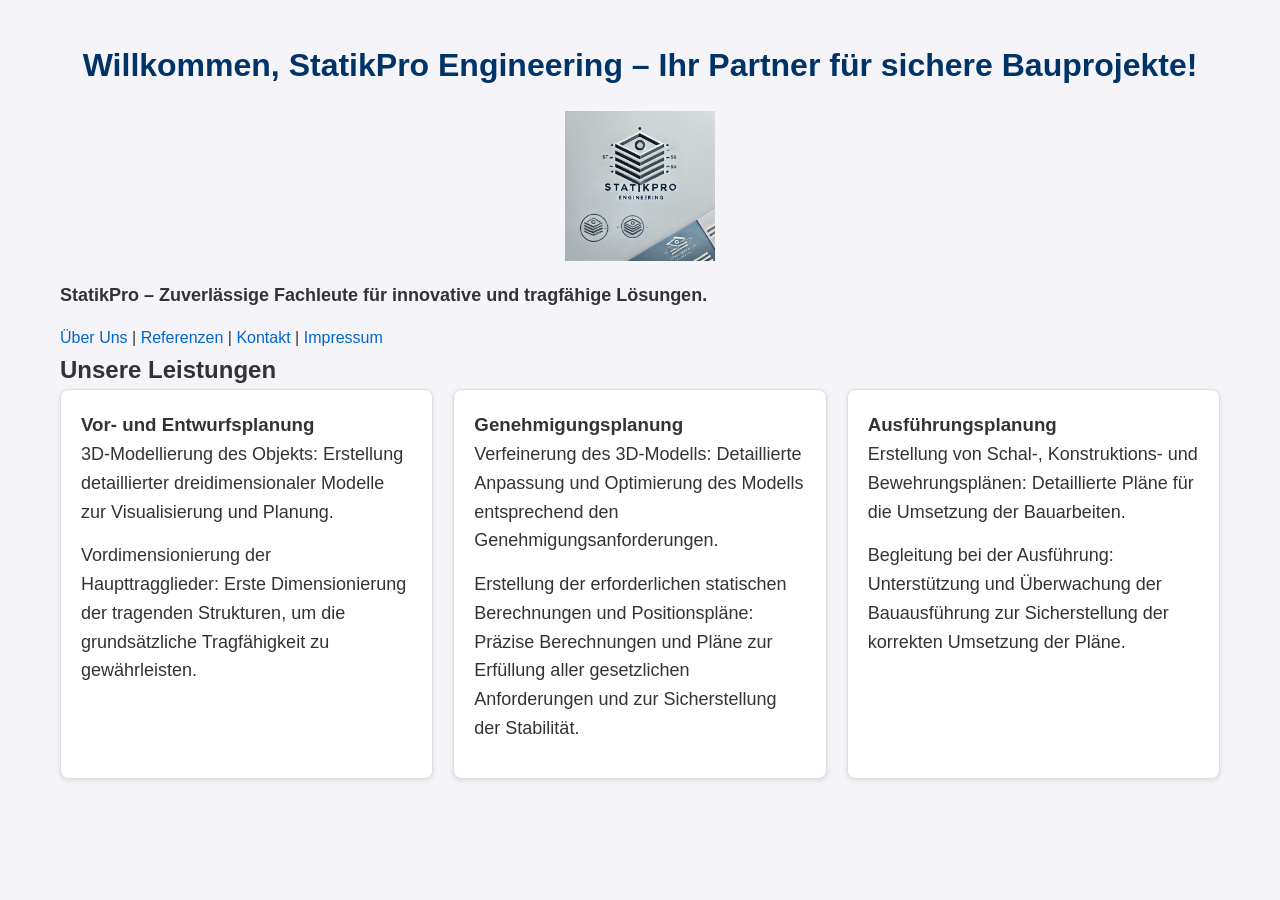
==== index.html @ 3c1aa8a7 "Add files via upload" ====
<!DOCTYPE html>
<html lang="de">

<head>
    <meta charset="UTF-8">
    <meta name="viewport" content="width=device-width, initial-scale=1.0">
    <title>StatikPro Engineering</title>
    <link rel="icon" href="logo.png" type="image/x-icon">
    <style>
        /* Basis-Reset und Styling */
        * {
            margin: 0;
            padding: 0;
            box-sizing: border-box;
        }

        body {
            font-family: 'Arial', sans-serif;
            background-color: #f4f4f9;
            color: #333;
            line-height: 1.6;
            padding: 20px;
        }

        h1 {
            text-align: center;
            margin-bottom: 20px;
            color: #003366;
        }

        p {
            font-size: 18px;
            margin-bottom: 15px;
        }

        a {
            color: #0066cc;
            text-decoration: none;
        }

        a:hover {
            text-decoration: underline;
            color: #003366;
        }

        .container {
            max-width: 1200px;
            margin: auto;
            padding: 20px;
        }

        /* Flexibles Layout für die Texte und Leistungen */
        .grid {
            display: grid;
            grid-template-columns: repeat(auto-fit, minmax(300px, 1fr));
            gap: 20px;
        }

        .grid-item {
            background-color: #fff;
            border: 1px solid #ddd;
            border-radius: 8px;
            padding: 20px;
            box-shadow: 0 2px 5px rgba(0, 0, 0, 0.1);
            transition: transform 0.3s ease;
        }

        .grid-item:hover {
            transform: translateY(-5px);
        }

        .logo {
            display: block;
            margin: 0 auto 20px;
            width: 150px;
        }

        /* Responsive Styles */
        @media (max-width: 768px) {
            h1 {
                font-size: 24px;
            }

            p {
                font-size: 16px;
            }
        }
    </style>
</head>

<body>
    <div class="container">
        <h1>Willkommen, StatikPro Engineering – Ihr Partner für sichere Bauprojekte!</h1>
        <img src="logo.webp" alt="StatikPro Logo" class="logo">

        <p><strong>StatikPro – Zuverlässige Fachleute für innovative und tragfähige Lösungen.</strong></p>

        <nav>
            <a href="ueber-uns.html">Über Uns</a> |
            <a href="referenzen.html">Referenzen</a> |
            <a href="kontakt.html">Kontakt</a> |
            <a href="Imp.HTML">Impressum</a>
        </nav>

        <h2>Unsere Leistungen</h2>

        <div class="grid">
            <div class="grid-item">
                <h3>Vor- und Entwurfsplanung</h3>
                <p>3D-Modellierung des Objekts: Erstellung detaillierter dreidimensionaler Modelle zur Visualisierung und Planung.</p>
                <p>Vordimensionierung der Haupttragglieder: Erste Dimensionierung der tragenden Strukturen, um die grundsätzliche Tragfähigkeit zu gewährleisten.</p>
            </div>

            <div class="grid-item">
                <h3>Genehmigungsplanung</h3>
                <p>Verfeinerung des 3D-Modells: Detaillierte Anpassung und Optimierung des Modells entsprechend den Genehmigungsanforderungen.</p>
                <p>Erstellung der erforderlichen statischen Berechnungen und Positionspläne: Präzise Berechnungen und Pläne zur Erfüllung aller gesetzlichen Anforderungen und zur Sicherstellung der Stabilität.</p>
            </div>

            <div class="grid-item">
                <h3>Ausführungsplanung</h3>
                <p>Erstellung von Schal-, Konstruktions- und Bewehrungsplänen: Detaillierte Pläne für die Umsetzung der Bauarbeiten.</p>
                <p>Begleitung bei der Ausführung: Unterstützung und Überwachung der Bauausführung zur Sicherstellung der korrekten Umsetzung der Pläne.</p>
            </div>
        </div>
    </div>
</body>

</html>
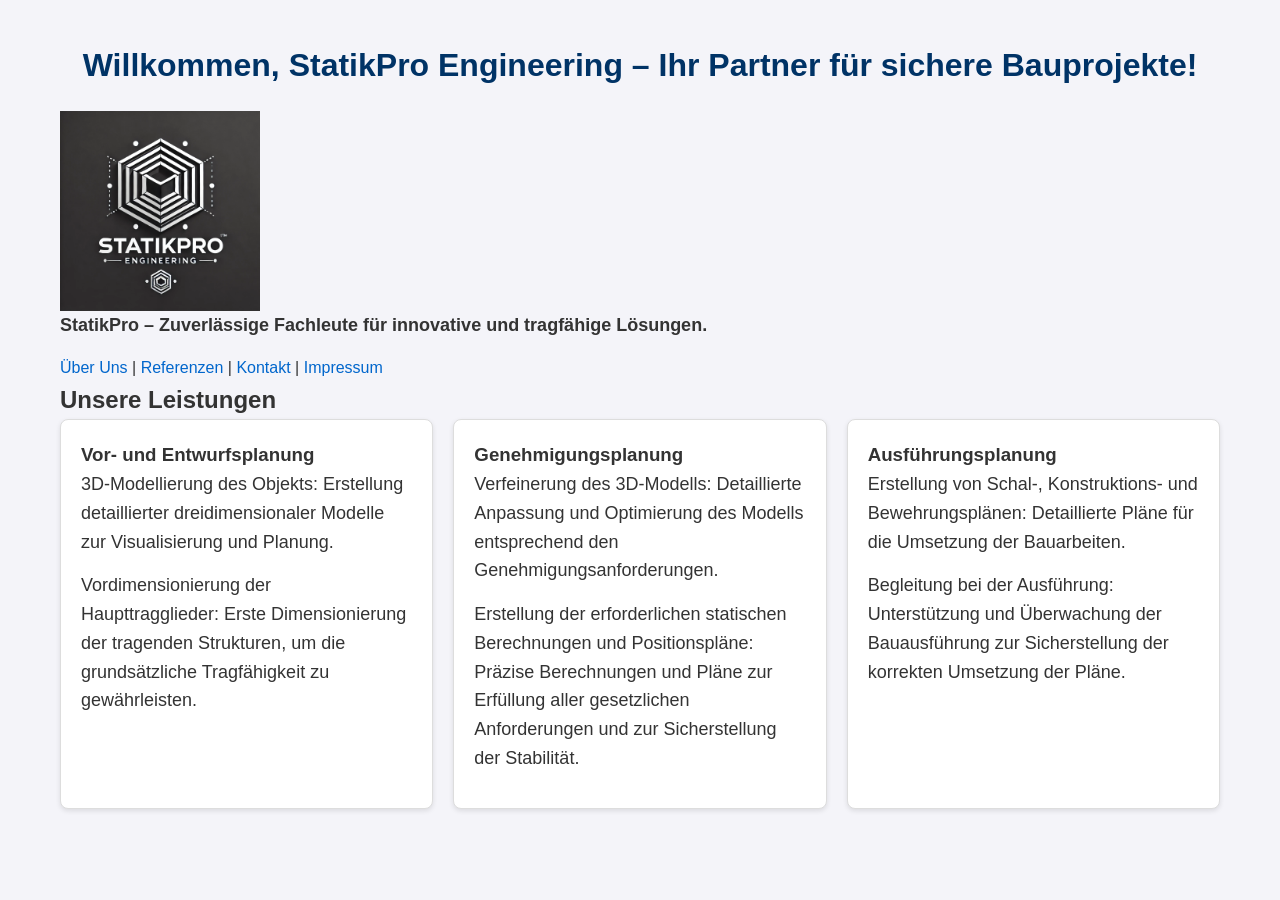
==== commit 75fc6623: "Add files via upload" ====
--- a/index.html
+++ b/index.html
@@ -71,8 +71,11 @@
 
         .logo {
             display: block;
-            margin: 0 auto 20px;
-            width: 150px;
+            margin-left: 0%;
+            margin-right: auto;
+            width: 20%; /* Prozentuale Anpassung an Bildschirmbreite */
+            max-width: 200px; /* Begrenzung auf maximale Größe */
+            height: auto; /* Seitenverhältnis beibehalten */
         }
 
         /* Responsive Styles */
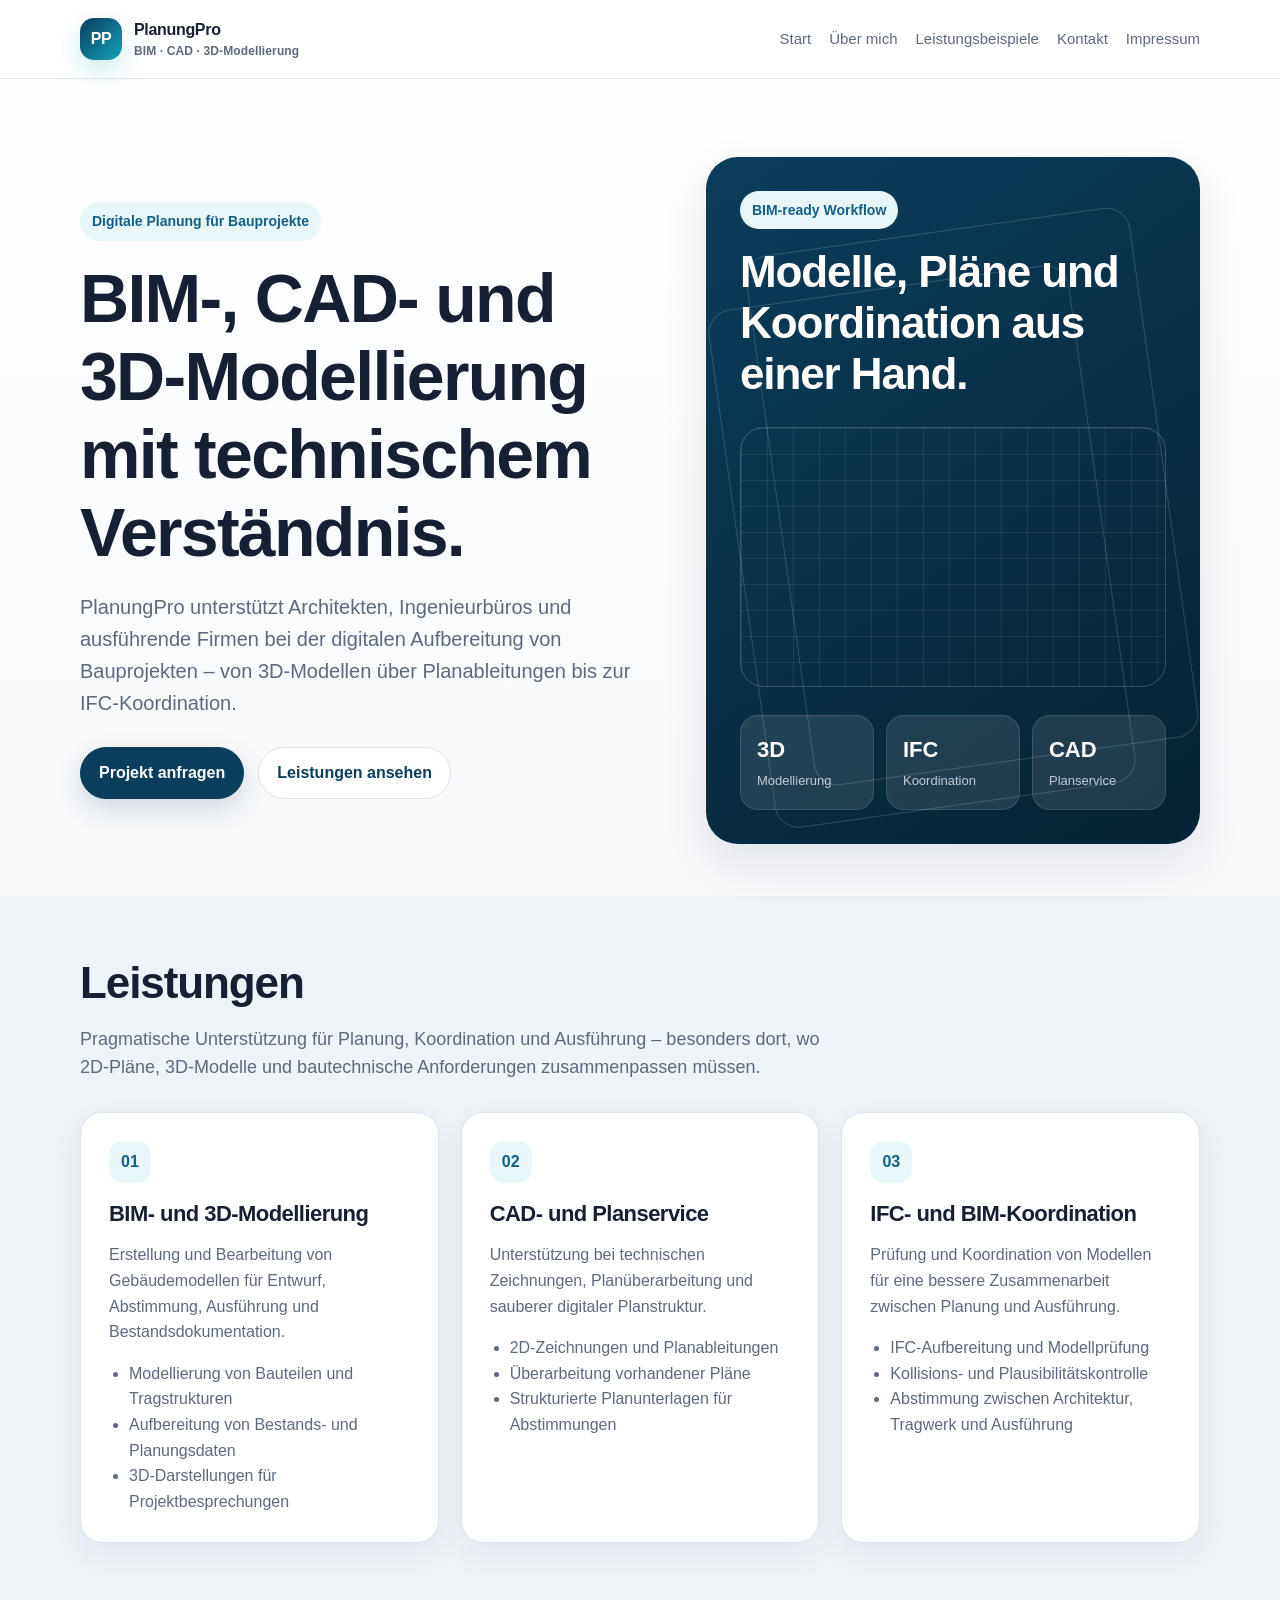
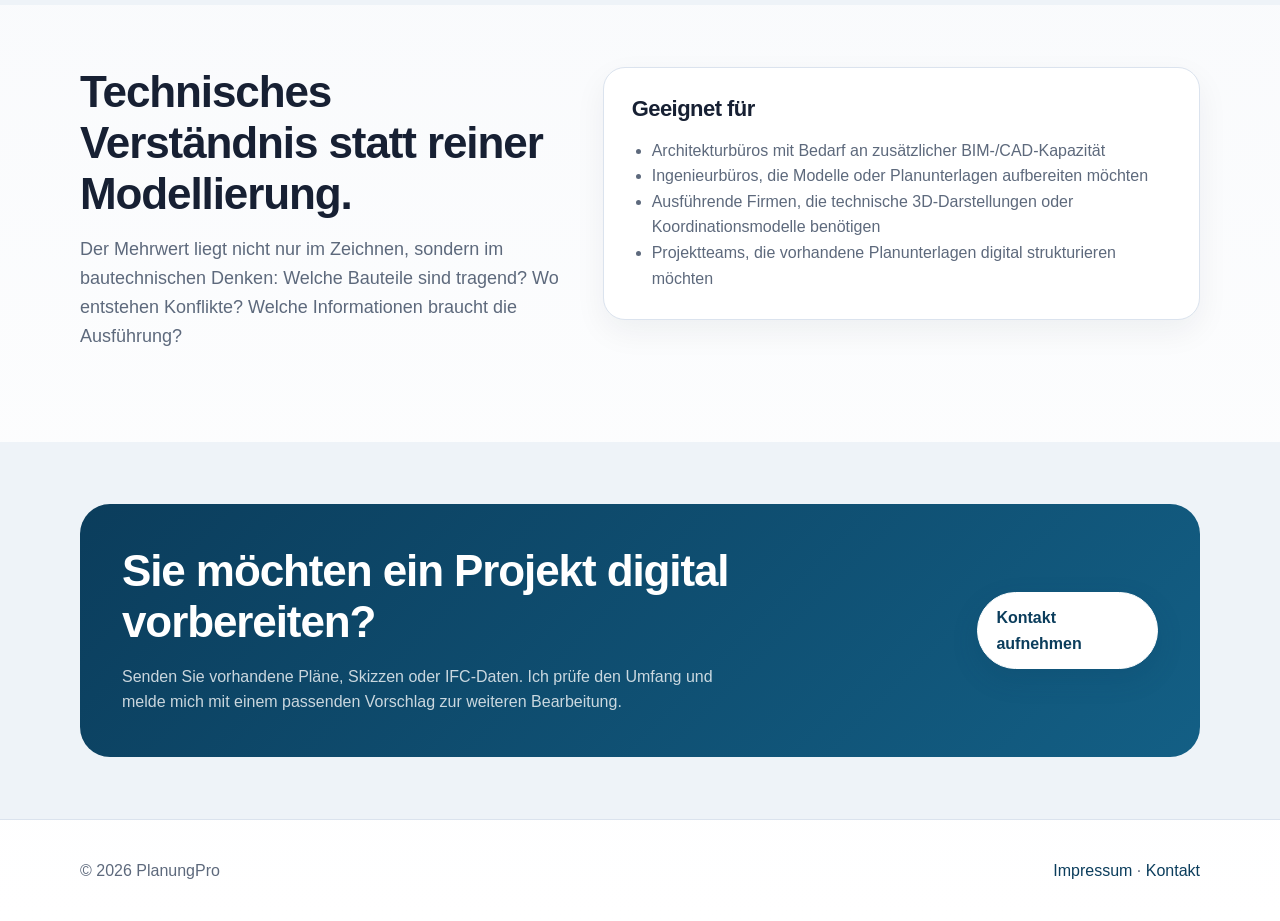
==== commit f6c77270: "Add files via upload" ====
--- a/index.html
+++ b/index.html
@@ -1,132 +1,132 @@
-<!DOCTYPE html>
-<html lang="de">
-
-<head>
-    <meta charset="UTF-8">
-    <meta name="viewport" content="width=device-width, initial-scale=1.0">
-    <title>StatikPro Engineering</title>
-    <link rel="icon" href="logo.png" type="image/x-icon">
-    <style>
-        /* Basis-Reset und Styling */
-        * {
-            margin: 0;
-            padding: 0;
-            box-sizing: border-box;
-        }
-
-        body {
-            font-family: 'Arial', sans-serif;
-            background-color: #f4f4f9;
-            color: #333;
-            line-height: 1.6;
-            padding: 20px;
-        }
-
-        h1 {
-            text-align: center;
-            margin-bottom: 20px;
-            color: #003366;
-        }
-
-        p {
-            font-size: 18px;
-            margin-bottom: 15px;
-        }
-
-        a {
-            color: #0066cc;
-            text-decoration: none;
-        }
-
-        a:hover {
-            text-decoration: underline;
-            color: #003366;
-        }
-
-        .container {
-            max-width: 1200px;
-            margin: auto;
-            padding: 20px;
-        }
-
-        /* Flexibles Layout für die Texte und Leistungen */
-        .grid {
-            display: grid;
-            grid-template-columns: repeat(auto-fit, minmax(300px, 1fr));
-            gap: 20px;
-        }
-
-        .grid-item {
-            background-color: #fff;
-            border: 1px solid #ddd;
-            border-radius: 8px;
-            padding: 20px;
-            box-shadow: 0 2px 5px rgba(0, 0, 0, 0.1);
-            transition: transform 0.3s ease;
-        }
-
-        .grid-item:hover {
-            transform: translateY(-5px);
-        }
-
-        .logo {
-            display: block;
-            margin-left: 0%;
-            margin-right: auto;
-            width: 20%; /* Prozentuale Anpassung an Bildschirmbreite */
-            max-width: 200px; /* Begrenzung auf maximale Größe */
-            height: auto; /* Seitenverhältnis beibehalten */
-        }
-
-        /* Responsive Styles */
-        @media (max-width: 768px) {
-            h1 {
-                font-size: 24px;
-            }
-
-            p {
-                font-size: 16px;
-            }
-        }
-    </style>
-</head>
-
-<body>
-    <div class="container">
-        <h1>Willkommen, StatikPro Engineering – Ihr Partner für sichere Bauprojekte!</h1>
-        <img src="logo.webp" alt="StatikPro Logo" class="logo">
-
-        <p><strong>StatikPro – Zuverlässige Fachleute für innovative und tragfähige Lösungen.</strong></p>
-
-        <nav>
-            <a href="ueber-uns.html">Über Uns</a> |
-            <a href="referenzen.html">Referenzen</a> |
-            <a href="kontakt.html">Kontakt</a> |
-            <a href="Imp.HTML">Impressum</a>
-        </nav>
-
-        <h2>Unsere Leistungen</h2>
-
-        <div class="grid">
-            <div class="grid-item">
-                <h3>Vor- und Entwurfsplanung</h3>
-                <p>3D-Modellierung des Objekts: Erstellung detaillierter dreidimensionaler Modelle zur Visualisierung und Planung.</p>
-                <p>Vordimensionierung der Haupttragglieder: Erste Dimensionierung der tragenden Strukturen, um die grundsätzliche Tragfähigkeit zu gewährleisten.</p>
-            </div>
-
-            <div class="grid-item">
-                <h3>Genehmigungsplanung</h3>
-                <p>Verfeinerung des 3D-Modells: Detaillierte Anpassung und Optimierung des Modells entsprechend den Genehmigungsanforderungen.</p>
-                <p>Erstellung der erforderlichen statischen Berechnungen und Positionspläne: Präzise Berechnungen und Pläne zur Erfüllung aller gesetzlichen Anforderungen und zur Sicherstellung der Stabilität.</p>
-            </div>
-
-            <div class="grid-item">
-                <h3>Ausführungsplanung</h3>
-                <p>Erstellung von Schal-, Konstruktions- und Bewehrungsplänen: Detaillierte Pläne für die Umsetzung der Bauarbeiten.</p>
-                <p>Begleitung bei der Ausführung: Unterstützung und Überwachung der Bauausführung zur Sicherstellung der korrekten Umsetzung der Pläne.</p>
-            </div>
-        </div>
-    </div>
-</body>
-
-</html>
+<!DOCTYPE html>
+<html lang="de">
+<head>
+  <meta charset="UTF-8">
+  <meta name="viewport" content="width=device-width, initial-scale=1.0">
+  <meta name="description" content="PlanungPro bietet BIM-Modellierung, CAD-Dienstleistungen, IFC-Koordination und digitale Planungsunterstützung im Bauwesen.">
+  <title>PlanungPro | BIM- und CAD-Dienstleistungen im Bauwesen</title>
+  <link rel="icon" href="logo.webp" type="image/webp">
+  <link rel="stylesheet" href="styles.css">
+</head>
+<body>
+  <header class="header">
+    <div class="container nav">
+      <a class="brand" href="index.html" aria-label="PlanungPro Startseite">
+        <span class="brand-mark">PP</span>
+        <span>PlanungPro <small>BIM · CAD · 3D-Modellierung</small></span>
+      </a>
+      <nav class="nav-links" aria-label="Hauptnavigation">
+        <a href="index.html">Start</a>
+        <a href="ueber-uns.html">Über mich</a>
+        <a href="referenzen.html">Leistungsbeispiele</a>
+        <a href="kontakt.html">Kontakt</a>
+        <a href="Imp.HTML">Impressum</a>
+      </nav>
+    </div>
+  </header>
+
+  <main>
+    <section class="hero">
+      <div class="container hero-grid">
+        <div>
+          <span class="eyebrow">Digitale Planung für Bauprojekte</span>
+          <h1>BIM-, CAD- und 3D‑Modellierung mit technischem Verständnis.</h1>
+          <p class="lead">PlanungPro unterstützt Architekten, Ingenieurbüros und ausführende Firmen bei der digitalen Aufbereitung von Bauprojekten – von 3D‑Modellen über Planableitungen bis zur IFC‑Koordination.</p>
+          <div class="actions">
+            <a class="btn" href="kontakt.html">Projekt anfragen</a>
+            <a class="btn secondary" href="#leistungen">Leistungen ansehen</a>
+          </div>
+        </div>
+        <div class="hero-card" aria-label="BIM Visualisierung">
+          <span class="eyebrow">BIM-ready Workflow</span>
+          <h2>Modelle, Pläne und Koordination aus einer Hand.</h2>
+          <div class="model-lines"></div>
+          <div class="stat-row">
+            <div class="stat"><strong>3D</strong><span>Modellierung</span></div>
+            <div class="stat"><strong>IFC</strong><span>Koordination</span></div>
+            <div class="stat"><strong>CAD</strong><span>Planservice</span></div>
+          </div>
+        </div>
+      </div>
+    </section>
+
+    <section class="section soft" id="leistungen">
+      <div class="container">
+        <div class="section-head">
+          <h2>Leistungen</h2>
+          <p>Pragmatische Unterstützung für Planung, Koordination und Ausführung – besonders dort, wo 2D‑Pläne, 3D‑Modelle und bautechnische Anforderungen zusammenpassen müssen.</p>
+        </div>
+        <div class="grid">
+          <article class="card">
+            <div class="icon">01</div>
+            <h3>BIM- und 3D‑Modellierung</h3>
+            <p>Erstellung und Bearbeitung von Gebäudemodellen für Entwurf, Abstimmung, Ausführung und Bestandsdokumentation.</p>
+            <ul>
+              <li>Modellierung von Bauteilen und Tragstrukturen</li>
+              <li>Aufbereitung von Bestands- und Planungsdaten</li>
+              <li>3D‑Darstellungen für Projektbesprechungen</li>
+            </ul>
+          </article>
+          <article class="card">
+            <div class="icon">02</div>
+            <h3>CAD- und Planservice</h3>
+            <p>Unterstützung bei technischen Zeichnungen, Planüberarbeitung und sauberer digitaler Planstruktur.</p>
+            <ul>
+              <li>2D‑Zeichnungen und Planableitungen</li>
+              <li>Überarbeitung vorhandener Pläne</li>
+              <li>Strukturierte Planunterlagen für Abstimmungen</li>
+            </ul>
+          </article>
+          <article class="card">
+            <div class="icon">03</div>
+            <h3>IFC- und BIM‑Koordination</h3>
+            <p>Prüfung und Koordination von Modellen für eine bessere Zusammenarbeit zwischen Planung und Ausführung.</p>
+            <ul>
+              <li>IFC‑Aufbereitung und Modellprüfung</li>
+              <li>Kollisions- und Plausibilitätskontrolle</li>
+              <li>Abstimmung zwischen Architektur, Tragwerk und Ausführung</li>
+            </ul>
+          </article>
+        </div>
+      </div>
+    </section>
+
+    <section class="section">
+      <div class="container split">
+        <div class="section-head">
+          <h2>Technisches Verständnis statt reiner Modellierung.</h2>
+          <p>Der Mehrwert liegt nicht nur im Zeichnen, sondern im bautechnischen Denken: Welche Bauteile sind tragend? Wo entstehen Konflikte? Welche Informationen braucht die Ausführung?</p>
+        </div>
+        <div class="card">
+          <h3>Geeignet für</h3>
+          <ul>
+            <li>Architekturbüros mit Bedarf an zusätzlicher BIM-/CAD‑Kapazität</li>
+            <li>Ingenieurbüros, die Modelle oder Planunterlagen aufbereiten möchten</li>
+            <li>Ausführende Firmen, die technische 3D‑Darstellungen oder Koordinationsmodelle benötigen</li>
+            <li>Projektteams, die vorhandene Planunterlagen digital strukturieren möchten</li>
+          </ul>
+        </div>
+      </div>
+    </section>
+
+    <section class="section soft">
+      <div class="container">
+        <div class="cta">
+          <div>
+            <h2>Sie möchten ein Projekt digital vorbereiten?</h2>
+            <p>Senden Sie vorhandene Pläne, Skizzen oder IFC‑Daten. Ich prüfe den Umfang und melde mich mit einem passenden Vorschlag zur weiteren Bearbeitung.</p>
+          </div>
+          <a class="btn" href="kontakt.html">Kontakt aufnehmen</a>
+        </div>
+      </div>
+    </section>
+  </main>
+
+  <footer class="footer">
+    <div class="container footer-inner">
+      <span>© 2026 PlanungPro</span>
+      <span><a href="Imp.HTML">Impressum</a> · <a href="kontakt.html">Kontakt</a></span>
+    </div>
+  </footer>
+</body>
+</html>
--- a/styles.css
+++ b/styles.css
@@ -0,0 +1,235 @@
+:root {
+  --bg: #f6f8fb;
+  --bg-soft: #eef3f8;
+  --card: #ffffff;
+  --text: #172033;
+  --muted: #5d697c;
+  --line: #dbe3ee;
+  --primary: #0b3d5c;
+  --primary-2: #135f85;
+  --accent: #12a3b8;
+  --shadow: 0 18px 45px rgba(12, 34, 57, 0.10);
+  --radius: 22px;
+}
+
+* { box-sizing: border-box; }
+
+html { scroll-behavior: smooth; }
+
+body {
+  margin: 0;
+  font-family: Arial, Helvetica, sans-serif;
+  color: var(--text);
+  background: linear-gradient(180deg, #ffffff 0%, var(--bg) 42%, #ffffff 100%);
+  line-height: 1.6;
+}
+
+a { color: inherit; text-decoration: none; }
+
+img { max-width: 100%; height: auto; display: block; }
+
+.container { width: min(1120px, calc(100% - 40px)); margin: 0 auto; }
+
+.header {
+  position: sticky;
+  top: 0;
+  z-index: 20;
+  backdrop-filter: blur(14px);
+  background: rgba(255,255,255,0.88);
+  border-bottom: 1px solid rgba(219,227,238,0.9);
+}
+
+.nav {
+  min-height: 78px;
+  display: flex;
+  align-items: center;
+  justify-content: space-between;
+  gap: 24px;
+}
+
+.brand {
+  display: flex;
+  align-items: center;
+  gap: 12px;
+  font-weight: 800;
+  letter-spacing: -0.02em;
+}
+
+.brand-mark {
+  width: 42px;
+  height: 42px;
+  border-radius: 14px;
+  background: linear-gradient(135deg, var(--primary), var(--accent));
+  color: white;
+  display: grid;
+  place-items: center;
+  font-weight: 800;
+  box-shadow: 0 10px 25px rgba(18, 163, 184, 0.22);
+}
+
+.brand small {
+  display: block;
+  color: var(--muted);
+  font-size: 12px;
+  font-weight: 600;
+  letter-spacing: 0.01em;
+}
+
+.nav-links { display: flex; align-items: center; gap: 18px; font-size: 15px; color: var(--muted); }
+.nav-links a:hover { color: var(--primary); }
+
+.btn {
+  display: inline-flex;
+  align-items: center;
+  justify-content: center;
+  gap: 8px;
+  padding: 12px 18px;
+  border-radius: 999px;
+  background: var(--primary);
+  color: white;
+  font-weight: 700;
+  border: 1px solid var(--primary);
+  box-shadow: 0 10px 26px rgba(11,61,92,0.18);
+}
+
+.btn.secondary {
+  background: white;
+  color: var(--primary);
+  border-color: var(--line);
+  box-shadow: none;
+}
+
+.hero {
+  padding: 78px 0 52px;
+}
+
+.hero-grid {
+  display: grid;
+  grid-template-columns: 1.08fr 0.92fr;
+  gap: 46px;
+  align-items: center;
+}
+
+.eyebrow {
+  display: inline-flex;
+  padding: 8px 12px;
+  border-radius: 999px;
+  background: #e7f7fa;
+  color: var(--primary-2);
+  font-size: 14px;
+  font-weight: 700;
+  margin-bottom: 18px;
+}
+
+h1, h2, h3 { line-height: 1.15; margin: 0 0 16px; letter-spacing: -0.025em; }
+h1 { font-size: clamp(38px, 6vw, 68px); }
+h2 { font-size: clamp(28px, 4vw, 44px); }
+h3 { font-size: 22px; }
+
+.lead { font-size: 20px; color: var(--muted); max-width: 680px; }
+
+.actions { display: flex; flex-wrap: wrap; gap: 14px; margin-top: 28px; }
+
+.hero-card {
+  border-radius: 32px;
+  background: linear-gradient(145deg, var(--primary), #052335);
+  color: white;
+  padding: 34px;
+  min-height: 460px;
+  position: relative;
+  overflow: hidden;
+  box-shadow: var(--shadow);
+}
+
+.hero-card::before, .hero-card::after {
+  content: "";
+  position: absolute;
+  border: 1px solid rgba(255,255,255,0.16);
+  border-radius: 24px;
+  transform: rotate(-8deg);
+}
+.hero-card::before { inset: 72px 34px 80px 72px; }
+.hero-card::after { inset: 128px 96px 36px 34px; }
+
+.model-lines {
+  position: relative;
+  z-index: 1;
+  height: 260px;
+  margin-top: 28px;
+  border-radius: 24px;
+  border: 1px solid rgba(255,255,255,0.18);
+  background:
+    linear-gradient(90deg, rgba(255,255,255,0.08) 1px, transparent 1px),
+    linear-gradient(rgba(255,255,255,0.08) 1px, transparent 1px);
+  background-size: 26px 26px;
+}
+
+.stat-row { position: relative; z-index: 1; display: grid; grid-template-columns: repeat(3, 1fr); gap: 12px; margin-top: 28px; }
+.stat { padding: 16px; border-radius: 18px; background: rgba(255,255,255,0.1); border: 1px solid rgba(255,255,255,0.12); }
+.stat strong { display: block; font-size: 22px; }
+.stat span { color: rgba(255,255,255,0.72); font-size: 13px; }
+
+.section { padding: 62px 0; }
+.section.soft { background: var(--bg-soft); }
+.section-head { max-width: 760px; margin-bottom: 30px; }
+.section-head p { color: var(--muted); font-size: 18px; margin: 0; }
+
+.grid { display: grid; grid-template-columns: repeat(3, 1fr); gap: 22px; }
+.grid.two { grid-template-columns: repeat(2, 1fr); }
+.card {
+  background: var(--card);
+  border: 1px solid var(--line);
+  border-radius: var(--radius);
+  padding: 28px;
+  box-shadow: 0 12px 32px rgba(12,34,57,0.06);
+}
+.card p, .card li { color: var(--muted); }
+.card ul { margin: 16px 0 0; padding-left: 20px; }
+.icon { width: 42px; height: 42px; border-radius: 14px; background: #e7f7fa; color: var(--primary-2); display: grid; place-items: center; font-weight: 800; margin-bottom: 18px; }
+
+.split { display: grid; grid-template-columns: 0.9fr 1.1fr; gap: 34px; align-items: start; }
+.note { border-left: 4px solid var(--accent); background: white; padding: 20px 24px; border-radius: 16px; color: var(--muted); }
+
+.cta {
+  background: linear-gradient(135deg, var(--primary), var(--primary-2));
+  color: white;
+  border-radius: 30px;
+  padding: 42px;
+  display: flex;
+  align-items: center;
+  justify-content: space-between;
+  gap: 24px;
+}
+.cta p { color: rgba(255,255,255,0.78); margin: 0; max-width: 620px; }
+.cta .btn { background: white; color: var(--primary); border-color: white; }
+
+.footer { padding: 38px 0; border-top: 1px solid var(--line); color: var(--muted); }
+.footer-inner { display: flex; justify-content: space-between; flex-wrap: wrap; gap: 18px; }
+.footer a { color: var(--primary); }
+
+.form { display: grid; gap: 14px; }
+label { font-weight: 700; }
+input, textarea {
+  width: 100%;
+  padding: 13px 14px;
+  border-radius: 14px;
+  border: 1px solid var(--line);
+  font: inherit;
+  background: white;
+}
+textarea { min-height: 150px; resize: vertical; }
+
+@media (max-width: 900px) {
+  .hero-grid, .split, .grid, .grid.two { grid-template-columns: 1fr; }
+  .nav { align-items: flex-start; flex-direction: column; padding: 16px 0; }
+  .nav-links { flex-wrap: wrap; gap: 12px 16px; }
+  .hero { padding-top: 42px; }
+  .hero-card { min-height: 360px; }
+  .cta { flex-direction: column; align-items: flex-start; }
+}
+
+@media (max-width: 520px) {
+  .container { width: min(100% - 28px, 1120px); }
+  .stat-row { grid-template-columns: 1fr; }
+  .card, .cta, .hero-card { padding: 24px; }
+}
